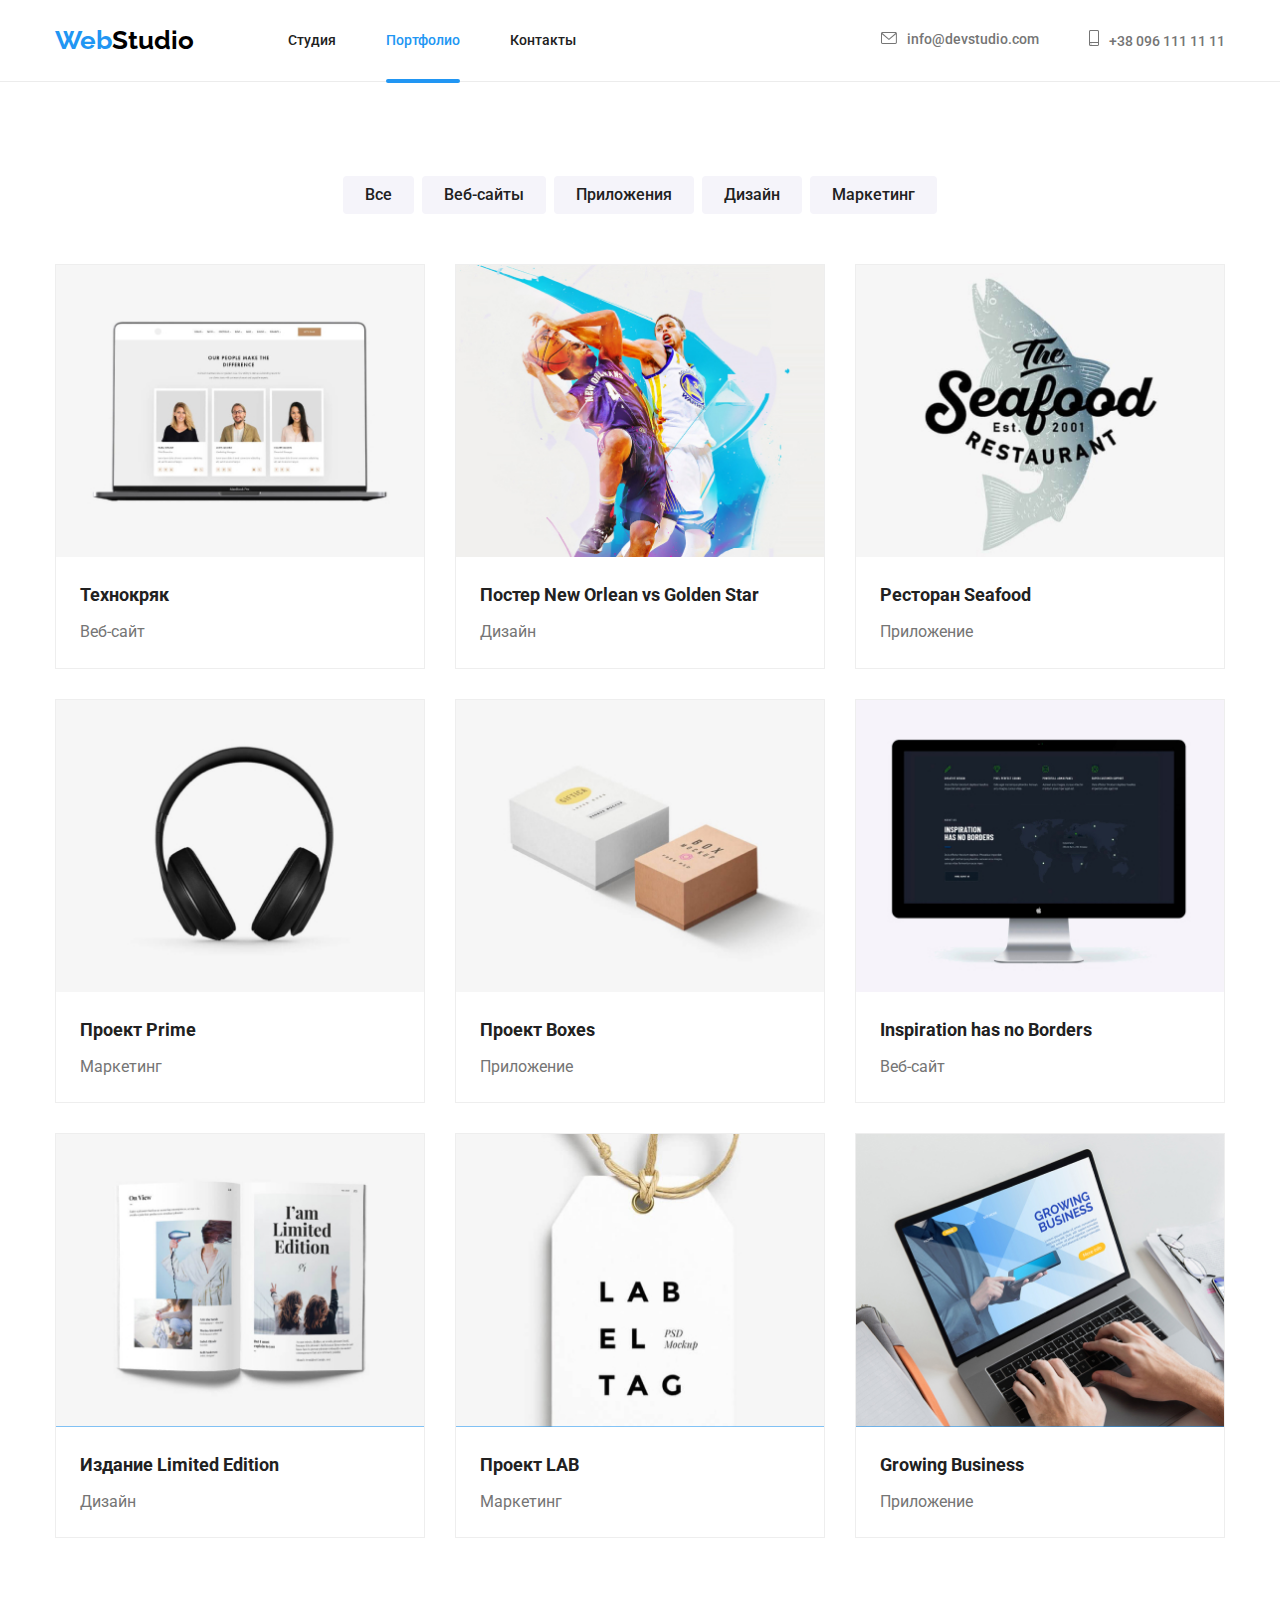
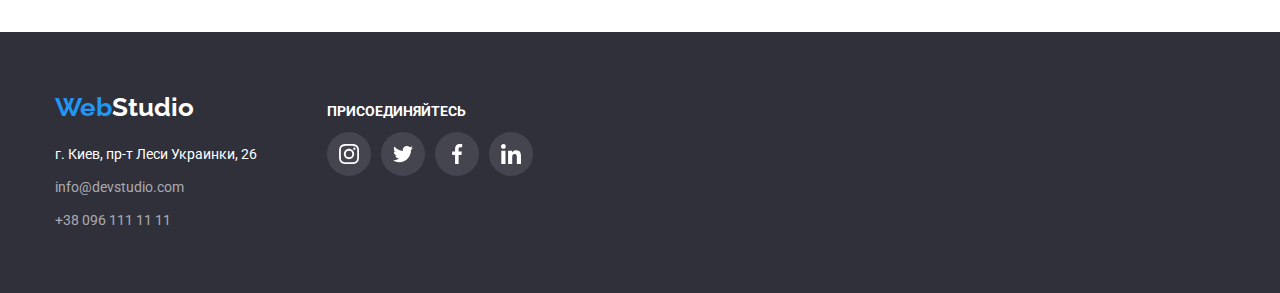
==== portfolio.html @ 4f7a4dfd "clone" ====
<!DOCTYPE html>
<html lang="ru">
<head>
    <meta charset="UTF-8">
    <meta http-equiv="X-UA-Compatible" content="IE=edge">
    <meta name="viewport" content="width=device-width, initial-scale=1.0">
    <title>Portfolio</title>
    <link rel="preconnect" href="https://fonts.gstatic.com">
    <link href="https://fonts.googleapis.com/css2?family=Raleway:wght@700&family=Roboto:wght@400;500;700;900&display=swap"
    rel="stylesheet">
    <link rel="stylesheet" href="https://cdnjs.cloudflare.com/ajax/libs/modern-normalize/1.0.0/modern-normalize.min.css">
    <link rel="stylesheet" href="./css/variables.css">
    <link rel="stylesheet" href="./css/portfolio.css">
   
</head>
<body>
    <!-- Шапка -->
<header class="header">
    <div class="container">
        <nav class="header-nav">
            <a href="./index.html" class="header-link"><span class="web">Web</span>Studio</a>
            <ul class="nav-list">
                <li><a href="./index.html" class="header-list">Студия</a></li>
                <li><a href="./portfolio.html" class="header-list current">Портфолио</a></li>
                <li><a href="" class="header-list">Контакты</a></li>
            </ul>
            <ul class="nav-contacts">
                <li><a href="mailto:info@devstudio.com" class="header-contact">
                        <svg class="envelope" width="16px" height="12px">
                            <use href="./images/symbol-defs.svg#icon-envelope"></use>
                        </svg>info@devstudio.com</a></li>
                <li><a href="tel:+380961111111" class="header-contact">
                        <svg class="smartphone" width="10px" height="16px">
                            <use href="./images/symbol-defs.svg#icon-smartphone"></use>
                        </svg>+38 096 111 11 11</a></li>
            </ul>
        </nav>
    </div>
</header>
    <!-- hero -->
    <main class="hero">
        <div class="container">
        <h1 class="visually-hidden">Наши проекты</h1>
        <div class="list">

   
            <ul class="hero-list">
            <li><button class="hero-button" type="button">Все</button></li>
            <li><button class="hero-button" type="button">Веб-сайты</button></li>
            <li><button class="hero-button" type="button">Приложения</button></li>
            <li><button class="hero-button" type="button">Дизайн</button></li>
            <li><button class="hero-button" type="button">Маркетинг</button></li>
        </ul>
        </div>
        <div class="cards">
        <ul class="hero-items">
            <li class="item">
                <div class="item-overlay">
                <img src="./images/img9.jpg" alt="img" width="370">
                <p class="overlay-text">Технокряк это современная площадка распространения коронавируса. Компании используют эту платформу для цифрового
                шпионажа и атак на защищённые сервера конкурентов.</p>
                </div>
                <div class="card-content">
                <h2 class="hero-title">Технокряк</h2>
                <p class="hero-text">Веб-сайт</p>
                </div>
            </li>
            <li class="item">
                    <div class="item-overlay">
                        <img src="./images/img1.jpg" alt="img" width="370">
                        <p class="overlay-text">Технокряк это современная площадка распространения коронавируса. Компании используют эту
                            платформу для цифрового
                            шпионажа и атак на защищённые сервера конкурентов.</p>
                    </div>
                <div class="card-content">
                <h2 class="hero-title">Постер New Orlean vs Golden Star</h2>
                <p class="hero-text">Дизайн</p>
                </div>
            </li>
            <li class="item">
                    <div class="item-overlay">
                        <img src="./images/img2.jpg" alt="img" width="370">
                        <p class="overlay-text">Технокряк это современная площадка распространения коронавируса. Компании используют эту
                            платформу для цифрового
                            шпионажа и атак на защищённые сервера конкурентов.</p>
                    </div>
                <div class="card-content">
                <h2 class="hero-title">Ресторан Seafood</h2>
                <p class="hero-text">Приложение</p>
                </div>
            </li>
            <li class="item">
                <div class="item-overlay">
                    <img src="./images/img3.jpg" alt="img" width="370">
                    <p class="overlay-text">Технокряк это современная площадка распространения коронавируса. Компании используют эту
                        платформу для цифрового
                        шпионажа и атак на защищённые сервера конкурентов.</p>
                </div>
                <div class="card-content">
                <h2 class="hero-title">Проект Prime</h2>
                <p class="hero-text">Маркетинг</p>
                </div>
            </li>
            <li class="item">
                <div class="item-overlay">
                    <img src="./images/img4.jpg" alt="img" width="370">
                    <p class="overlay-text">Технокряк это современная площадка распространения коронавируса. Компании используют эту
                        платформу для цифрового
                        шпионажа и атак на защищённые сервера конкурентов.</p>
                </div>
                <div class="card-content">
                <h2 class="hero-title">Проект Boxes</h2>
                <p class="hero-text">Приложение</p>
                </div>
            </li>
            <li class="item">
                <div class="item-overlay">
                    <img src="./images/img5.jpg" alt="img" width="370">
                    <p class="overlay-text">Технокряк это современная площадка распространения коронавируса. Компании используют эту
                        платформу для цифрового
                        шпионажа и атак на защищённые сервера конкурентов.</p>
                </div>
                <div class="card-content">
                <h2 class="hero-title">Inspiration has no Borders</h2>
                <p class="hero-text">Веб-сайт</p>
                </div>
            </li>
            <li class="item">
                <div class="item-overlay">
                    <img src="./images/img6.jpg" alt="img" width="370">
                    <p class="overlay-text">Технокряк это современная площадка распространения коронавируса. Компании используют эту
                        платформу для цифрового
                        шпионажа и атак на защищённые сервера конкурентов.</p>
                </div>
                <div class="card-content">
                <h2 class="hero-title">Издание Limited Edition</h2>
                <p class="hero-text">Дизайн</p>
                </div>
            </li>
            <li class="item">
                <div class="item-overlay">
                    <img src="./images/img7.jpg" alt="img" width="370">
                    <p class="overlay-text">Технокряк это современная площадка распространения коронавируса. Компании используют эту
                        платформу для цифрового
                        шпионажа и атак на защищённые сервера конкурентов.</p>
                </div>
                <div class="card-content">
                <h2 class="hero-title">Проект LAB</h2>
                <p class="hero-text">Маркетинг</p>
                </div>
            </li>
            <li class="item">
                <div class="item-overlay">
                    <img src="./images/img8.jpg" alt="img" width="370">
                    <p class="overlay-text">Технокряк это современная площадка распространения коронавируса. Компании используют эту
                        платформу для цифрового
                        шпионажа и атак на защищённые сервера конкурентов.</p>
                </div>
                <div class="card-content">
                <h2 class="hero-title">Growing Business</h2>
                <p class="hero-text">Приложение</p>
                </div>
            </li>

        </ul>
        </div>
        </div>

    </main>
    <!-- Футер -->
<footer class="footer">
    <div class="container">
        <div class="footer-cnt">
            <div class="footer-wrapper">
                <a href="./index.html" class="footer-logo"><span class="web">Web</span>Studio</a>
                <address>
                    <ul class="footer-list">
                        <li class="footer-adr">г. Киев, пр-т Леси Украинки, 26</li>
                        <li><a class="footer-link" href="mailto:info@devstudio.com">info@devstudio.com</a></li>
                        <li><a class="footer-link" href="tel:+380961111111">+38 096 111 11 11</a></li>
                    </ul>
                </address>
            </div>
            <div class="footer-soc">
                <h2>Присоединяйтесь</h2>
                <ul class="soc-list">
                    <li>
                        <a href="#">
                            <svg class="footer-icon" width="20px" height="20px">
                                <use href="./images/symbol-defs.svg#icon-instagram"></use>
                            </svg>
                        </a>
                    </li>
                    <li>
                        <a href="#">
                            <svg class="footer-icon" width="20px" height="20px">
                                <use href="./images/symbol-defs.svg#icon-twitter"></use>
                            </svg>
                        </a>
                    </li>
                    <li>
                        <a href="#">
                            <svg class="footer-icon" width="20px" height="20px">
                                <use href="./images/symbol-defs.svg#icon-facebook"></use>
                            </svg>
                        </a>
                    </li>
                    <li>
                        <a href="#">
                            <svg class="footer-icon" width="20px" height="20px">
                                <use href="./images/symbol-defs.svg#icon-linkedin"></use>
                            </svg>
                        </a>
                    </li>
                </ul>
            </div>
        </div>
    </div>
</footer>
    
</body>
</html>
---- css/variables.css ----
/* Blue accent #2196F3 */
/* Black #000000 */
/* White #ffffff */
/* Black secondary #212121 */
/* Grey #757575 */
/* White secondary #255,255,255,0.6 */
/* bg #2F303A */
/* filter bg #f5f4fa */

:root {
  --blue-accent: #2196f3;
  --black-primary: #000000;
  --black-secondary: #212121;
  --white-primary: #ffffff;
  --grey-cnt: #757575;
  --white-secondary-op: rgba(255, 255, 255, 0.6);
  --background-color: #2f303a;
  --btn-bg: #f5f4fa;
}
ul {
  list-style: none;
  margin: 0;
  padding: 0;
}

p {
  margin: 0;
  padding: 0;
}

h1,
h2,
h3,
h4,
h5,
h6 {
  margin: 0;
  padding: 0;
}

img {
  display: block;
  max-width: 100%;
  height: auto;
}

a {
  text-decoration: none;
}

body {
  background-color: #ffffff;
  font-family: Roboto, sans-serif;
  font-style: normal;
  font-weight: 400;
  overflow-x: auto;
}
---- css/portfolio.css ----
:root {
  --blue-accent: #2196f3;
  --black-primary: #000000;
  --black-secondary: #212121;
  --white-primary: #ffffff;
  --grey-cnt: #757575;
  --white-secondary-op: rgba(255, 255, 255, 0.6);
  --background-color: #2f303a;
  --btn-bg: #f5f4fa;
  --cubic: cubic-bezier(0.4, 0, 0.2, 1);
}

.container {
  width: 1200px;
  padding-left: 15px;
  padding-right: 15px;
  margin-left: auto;
  margin-right: auto;
}

/* header */
.header {
  border-bottom: 1px solid #ececec;
}

.header-nav,
.nav-list,
.nav-contacts {
  display: flex;
}

.header-nav {
  justify-content: space-between;
  align-items: center;
  padding-top: 25px;
  padding-bottom: 25px;
}
.header-nav li:not(:last-child) {
  margin-right: 50px;
}
.nav-list {
  margin-right: 305px;
  margin-left: 93px;
}

.header .header-link {
  font-family: Raleway, sans-serif;
  font-weight: 700;
  font-size: 26px;
  line-height: 1.2;
  color: var(--black-primary);
}
.header .web {
  color: var(--blue-accent);
}
.header .header-list {
  position: relative;
  font-weight: 500;
  font-size: 14px;
  line-height: 1.2;
  color: var(--black-secondary);
  transition: color 250ms var(--cubic);
}
.header .header-list:hover,
.header .header-list:focus,
.header .header-contact:hover,
.header .header-contact:focus {
  color: var(--blue-accent);
}

.header .header-list.current {
  color: var(--blue-accent);
}
.header-list.current::after {
  position: absolute;
  content: '';
  transform: translateY(29px);
  display: block;
  width: 100%;
  height: 4px;
  border-radius: 2px;
  background-color: var(--blue-accent);
}
.envelope {
  margin-right: 10px;
  fill: currentColor;
}

.smartphone {
  margin-right: 10px;
  fill: currentColor;
}

.header .header-contact {
  font-weight: 500;
  font-size: 14px;
  line-height: 1.2;
  color: var(--grey-cnt);

  transition: color 250ms var(--cubic);
}

/* hero */
.visually-hidden {
  position: absolute;
  width: 1px;
  height: 1px;
  margin: -1px;
  border: 0;
  padding: 0;
  white-space: nowrap;
  clip-path: inset(100%);
  clip: rect(0 0 0 0);
  overflow: hidden;
}
.hero-list,
.hero-items {
  display: flex;
}
.hero-list {
  justify-content: center;
}
.hero-list li + li {
  margin-left: 8px;
}
.hero-list li {
  padding-top: 94px;
  padding-bottom: 50px;
}
.hero .hero-button {
  padding: 6px 22px;
  border-radius: 4px;
  font-family: inherit;
  font-weight: 500;
  font-size: 16px;
  line-height: 1.6;
  text-align: center;
  border: none;
  background-color: var(--btn-bg);
  color: var(--black-secondary);
  transition: background-color 250ms var(--cubic), color 250ms var(--cubic),
    box-shadow 250ms var(--cubic);
}
.hero .hero-button:hover {
  background-color: var(--blue-accent);
  color: var(--white-primary);
  box-shadow: 0px 3px 1px rgba(0, 0, 0, 0.1), 0px 1px 2px rgba(0, 0, 0, 0.08),
    0px 2px 2px rgba(0, 0, 0, 0.12);
  cursor: pointer;
}
.hero .hero-button:focus {
  background-color: var(--blue-accent);
  color: var(--white-primary);
  box-shadow: 0px 3px 1px rgba(0, 0, 0, 0.1), 0px 1px 2px rgba(0, 0, 0, 0.08),
    0px 2px 2px rgba(0, 0, 0, 0.12);
  cursor: pointer;
  outline: none;
}

.hero-items {
  flex-wrap: wrap;
}
.overlay-text {
  position: absolute;
  top: 50%;
  left: 50%;
  transform: translate(-50%, -50%) translateY(170%);
  min-width: 322px;

  font-size: 18px;
  line-height: 1.6;
  color: var(--white-primary);

  transition: top 250ms var(--cubic), left 250ms var(--cubic),
    transform 250ms var(--cubic);
}

.item-overlay {
  position: relative;
  overflow: hidden;
}
.item-overlay::before {
  content: '';
  position: absolute;
  width: 100%;
  height: 100%;
  background-color: rgba(33, 150, 243, 0.9);
  transform: translateY(100%);
  transition: transform 250ms var(--cubic);
}
.item:hover .item-overlay::before {
  transform: translateY(0);
}
.item:hover .overlay-text {
  top: 50%;
  left: 50%;
  transform: translate(-50%, -50%);
}
.hero-items .item {
  border: 1px solid #eeeeee;
  margin-right: 30px;
  margin-bottom: 30px;
  width: calc((100% - 60px) / 3);
  transition: box-shadow 250ms var(--cubic);
}
.hero-items .item:nth-last-child(-n + 3) {
  margin-bottom: 0px;
}

.hero-items .item:nth-child(3n) {
  margin-right: 0px;
}
.hero-items .item:hover {
  box-shadow: 0px 1px 1px rgba(0, 0, 0, 0.12), 0px 4px 4px rgba(0, 0, 0, 0.06),
    1px 4px 6px rgba(0, 0, 0, 0.16);
  cursor: pointer;
}
.card-content {
  padding: 20px 24px;
}
.hero .hero-title {
  margin-bottom: 4px;
  font-weight: 700;
  font-size: 18px;
  line-height: 2;
  color: var(--black-secondary);
}
.hero-items:nth-last-child(-n + 3) {
  padding-bottom: 94px;
}

.hero .hero-text {
  font-weight: 400;
  font-size: 16px;
  line-height: 1.9;
  color: var(--grey-cnt);
}
/* footer */
.footer {
  background-color: var(--background-color);
}
.footer-wrapper {
  padding-top: 60px;
  padding-bottom: 60px;
}
.footer-list li:not(:last-child) {
  margin-bottom: 9px;
}
.footer .footer-logo {
  display: block;
  margin-bottom: 20px;
  font-family: Raleway, sans-serif;
  font-weight: 700;
  font-size: 26px;
  line-height: 1.2;
  color: var(--white-primary);
}
.footer .web {
  color: var(--blue-accent);
}
.footer .footer-adr {
  font-style: normal;
  font-weight: 400;
  font-size: 14px;
  line-height: 1.7;
  color: var(--white-primary);
}
.footer .footer-link {
  font-style: normal;
  font-weight: 400;
  font-size: 14px;
  line-height: 1.7;
  color: var(--white-secondary-op);
  transition: color 250ms var(--cubic);
}
.footer .footer-link:hover,
.footer .footer-link:focus {
  color: var(--blue-accent);
}
.footer-cnt {
  display: inline-flex;
  align-items: baseline;
}

.footer-soc {
  margin-left: 70px;
}

.footer-soc h2 {
  font-weight: 700;
  line-height: 1.14px;
  font-size: 14px;
  text-transform: uppercase;
  color: var(--white-primary);
}
.footer-icon {
  fill: var(--white-primary);
}
.soc-list {
  margin-top: 20px;
  display: inline-flex;
}
.soc-list a {
  display: inline-flex;
  width: 44px;
  height: 44px;
  align-items: center;
  justify-content: center;
  background-color: rgba(255, 255, 255, 0.1);
  border-radius: 50%;
  transition: background-color 250ms var(--cubic);
}

.soc-list li + li {
  margin-left: 10px;
}
.soc-list a:hover,
.soc-list a:focus {
  background-color: var(--blue-accent);
  border-radius: 50%;
  outline: none;
}
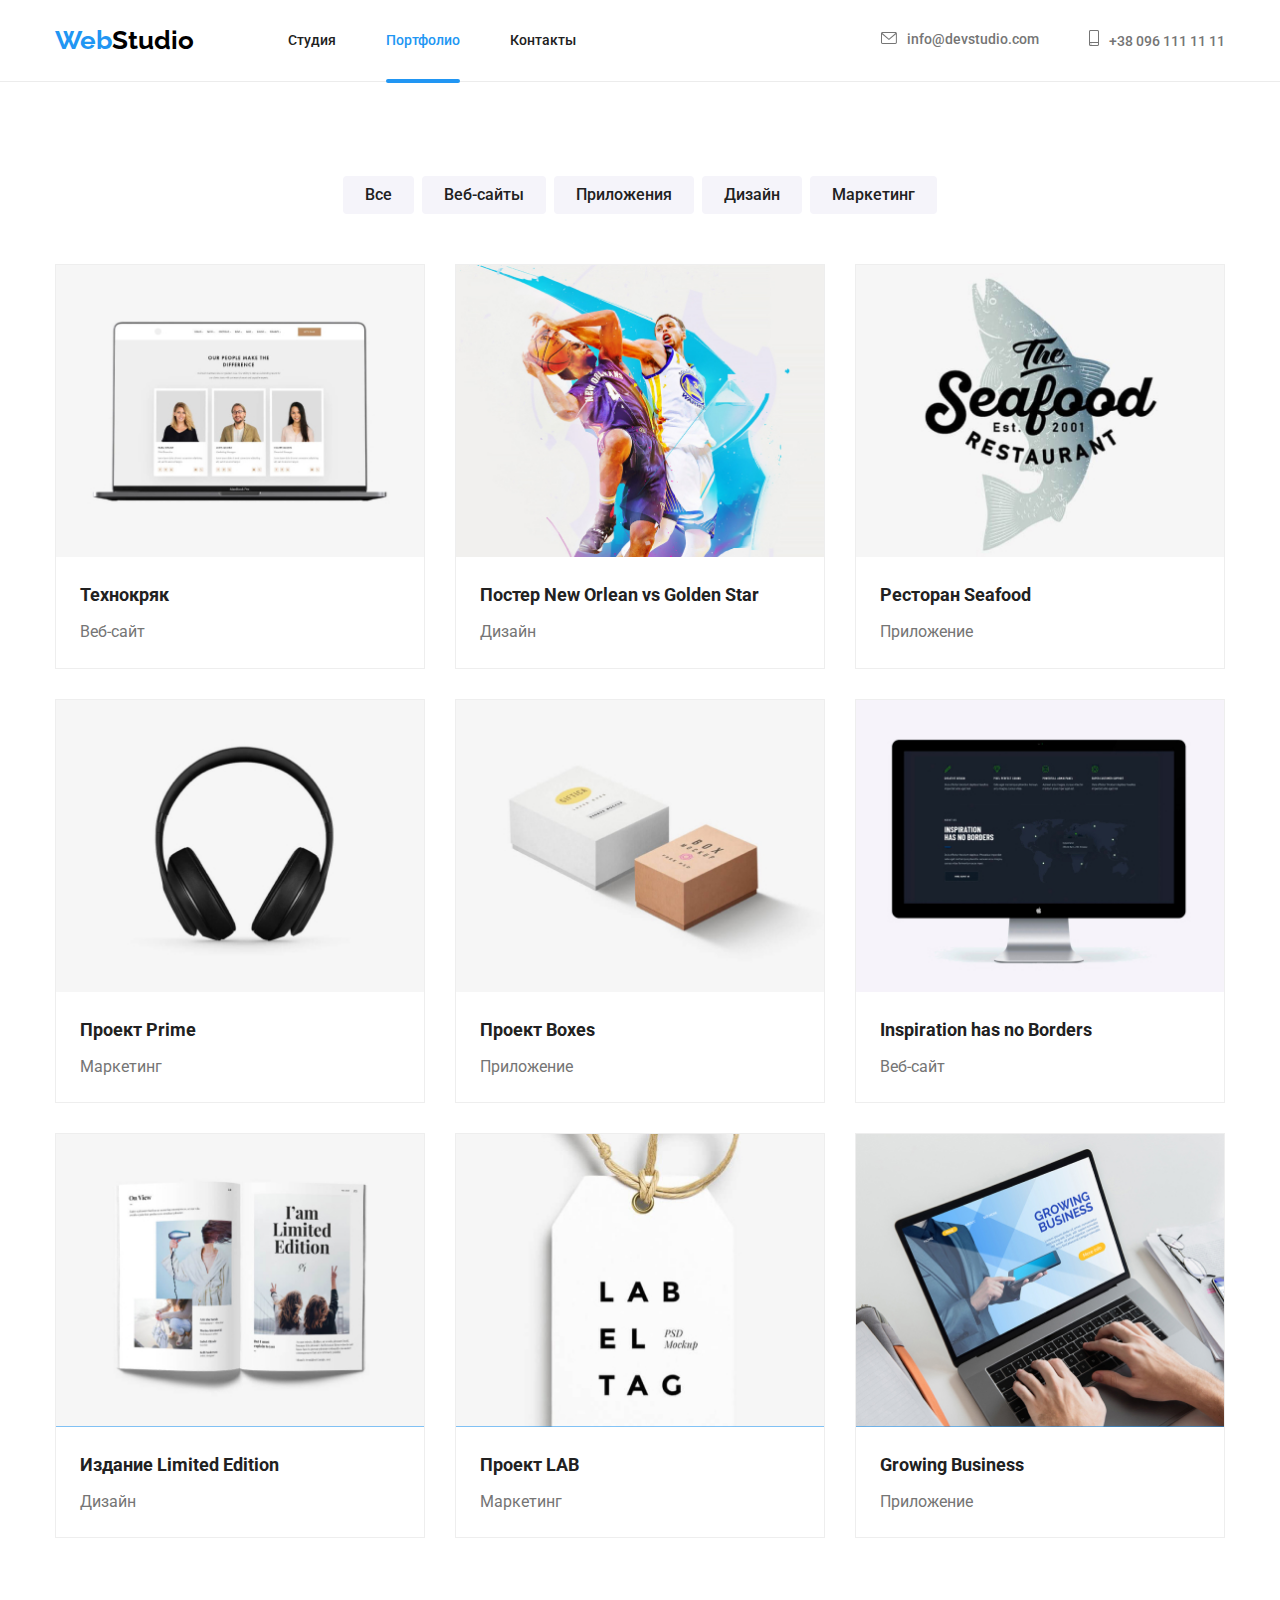
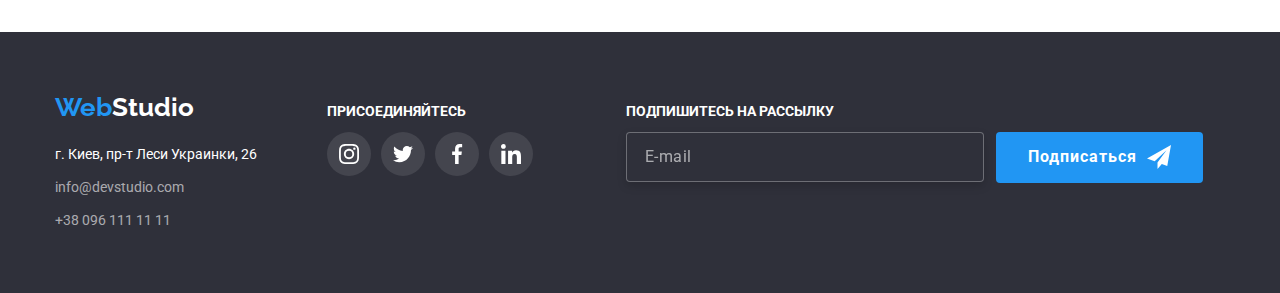
==== commit 886412d3: "modal ready" ====
--- a/portfolio.html
+++ b/portfolio.html
@@ -182,7 +182,7 @@
                 </address>
             </div>
             <div class="footer-soc">
-                <h2>Присоединяйтесь</h2>
+                <h2 class="footer-title">Присоединяйтесь</h2>
                 <ul class="soc-list">
                     <li>
                         <a href="#">
@@ -214,6 +214,25 @@
                     </li>
                 </ul>
             </div>
+            <div class="subscribe">
+                <h2 class="footer-title">Подпишитесь на рассылку</h2>
+
+                <form>
+                    <label class="email-label">
+                        <input class="email" type="email" name="email" placeholder="E-mail">
+
+                    </label>
+
+                </form>
+                <button class="footer-button" type="button">Подписаться
+                    <svg class="button-icon" width="24px" height="24px">
+                        <use href="./images/symbol-defs.svg#icon-send"></use>
+                    </svg>
+                </button>
+
+            </div>
+
+
         </div>
     </div>
 </footer>
--- a/css/variables.css
+++ b/css/variables.css
@@ -55,3 +55,6 @@
   font-weight: 400;
   overflow-x: auto;
 }
+form {
+  font-family: inherit;
+}
--- a/css/portfolio.css
+++ b/css/portfolio.css
@@ -55,6 +55,8 @@
 }
 .header .header-list {
   position: relative;
+  padding-top: 32px;
+  padding-bottom: 32px;
   font-weight: 500;
   font-size: 14px;
   line-height: 1.2;
@@ -92,6 +94,8 @@
 }
 
 .header .header-contact {
+  padding-top: 32px;
+  padding-bottom: 32px;
   font-weight: 500;
   font-size: 14px;
   line-height: 1.2;
@@ -286,7 +290,7 @@
   margin-left: 70px;
 }
 
-.footer-soc h2 {
+.footer-title {
   font-weight: 700;
   line-height: 1.14px;
   font-size: 14px;
@@ -306,7 +310,7 @@
   height: 44px;
   align-items: center;
   justify-content: center;
-  background-color: rgba(255, 255, 255, 0.1);
+  background: rgba(255, 255, 255, 0.1);
   border-radius: 50%;
   transition: background-color 250ms var(--cubic);
 }
@@ -320,3 +324,47 @@
   border-radius: 50%;
   outline: none;
 }
+
+.subscribe {
+  margin-left: 93px;
+}
+
+.email::placeholder {
+  padding-left: 16px;
+  font-size: 16px;
+  line-height: 1.25;
+  letter-spacing: 0.03em;
+  color: rgba(255, 255, 255, 0.6);
+}
+
+.email {
+  margin-top: 20px;
+  min-width: 358px;
+  min-height: 50px;
+  border: 1px solid rgba(255, 255, 255, 0.3);
+  filter: drop-shadow(0px 4px 4px rgba(0, 0, 0, 0.15));
+  border-radius: 4px;
+  background-color: var(--background-color);
+  color: white;
+}
+.footer-button {
+  transform: translateY(-50px) translateX(370px);
+  display: flex;
+  align-items: center;
+  padding: 10px 32px;
+  min-width: 200px;
+  border-radius: 4px;
+
+  font-weight: 700;
+  font-size: 16px;
+  line-height: 1.9;
+  letter-spacing: 0.06em;
+  border: none;
+
+  background-color: var(--blue-accent);
+  color: var(--white-primary);
+  cursor: pointer;
+}
+.button-icon {
+  margin-left: 10px;
+}
